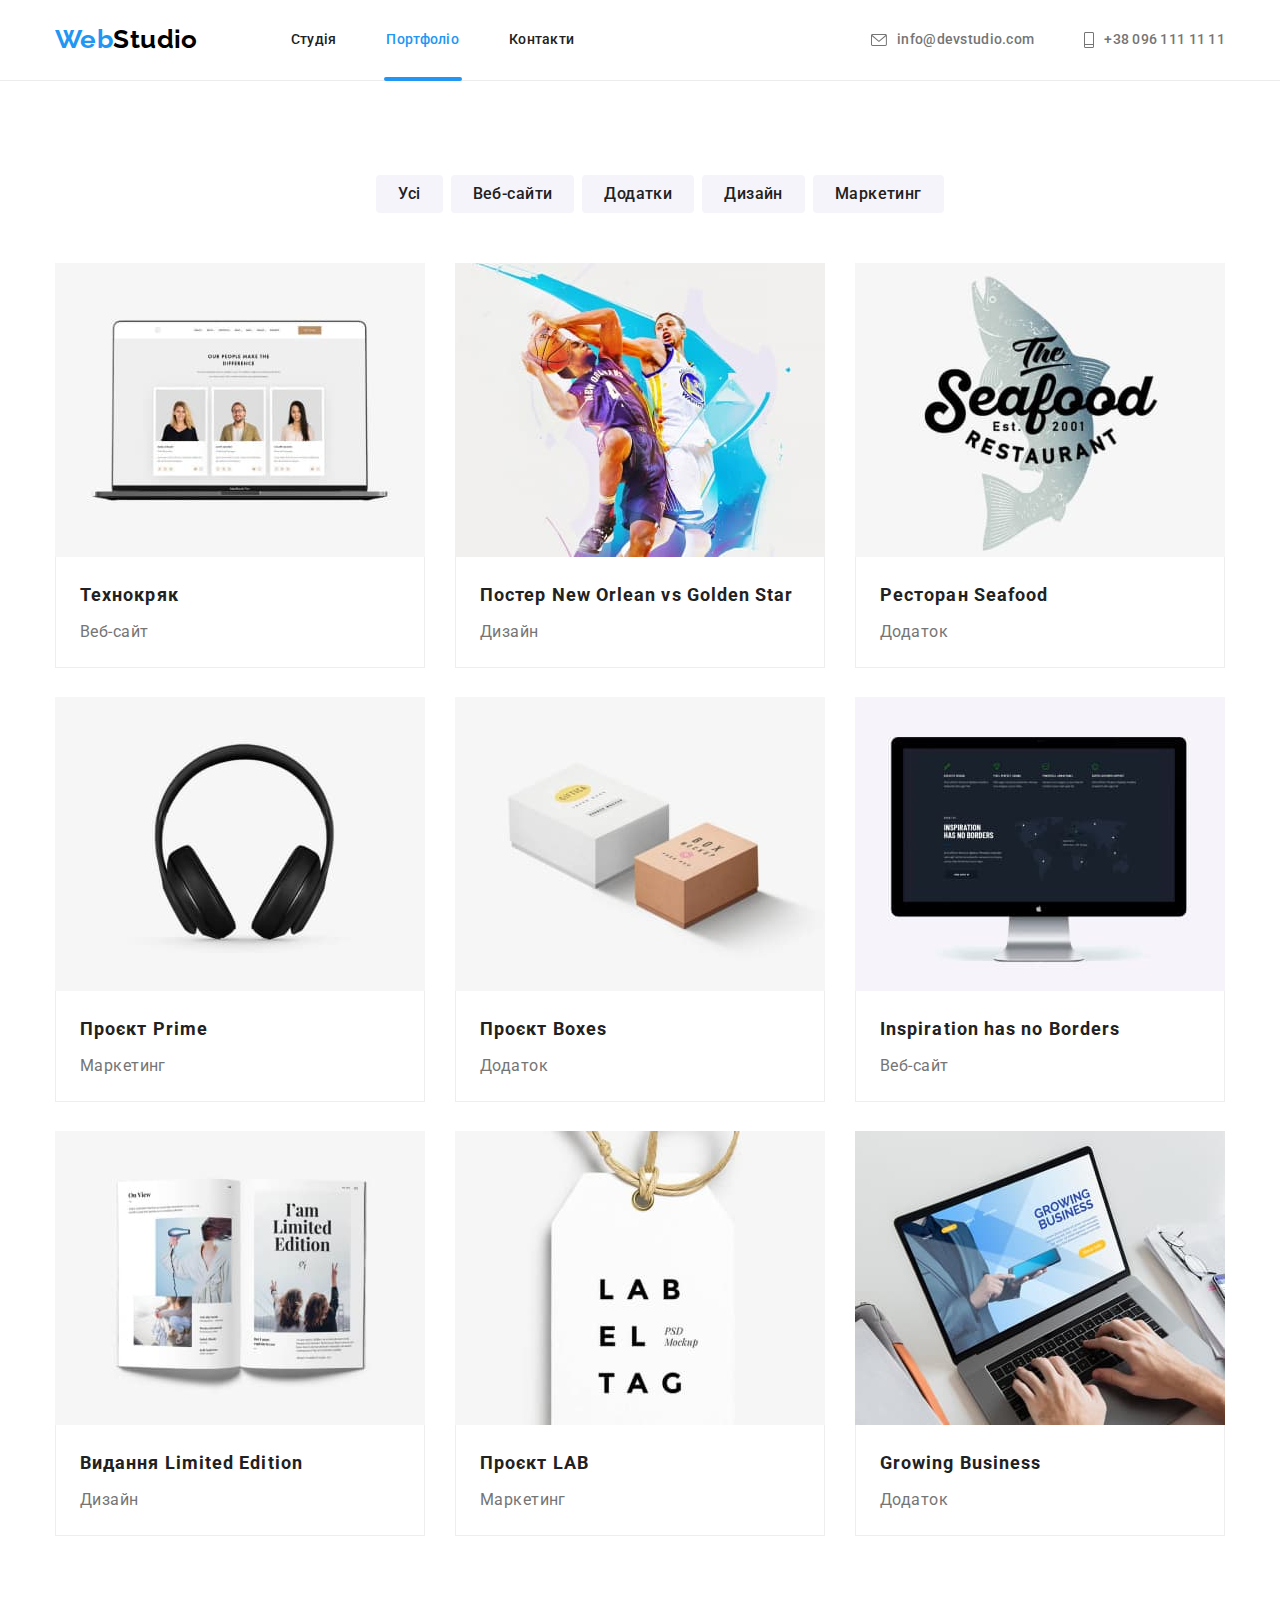
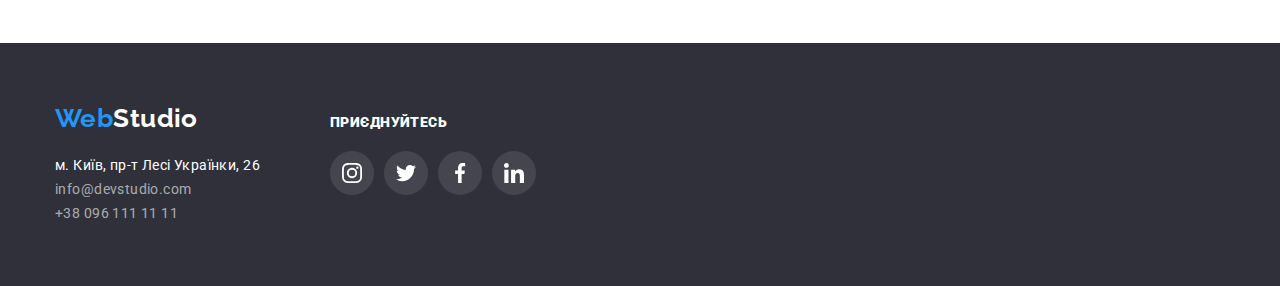
==== portfolio.html @ 37c93ca7 "hw-5 copied" ====
<!DOCTYPE html>
<html lang="uk">
  <head>
    <meta charset="UTF-8" />
    <meta http-equiv="X-UA-Compatible" content="IE=edge" />
    <meta name="viewport" content="width=device-width, initial-scale=1.0" />
    <link rel="preconnect" href="https://fonts.googleapis.com" />
    <link rel="preconnect" href="https://fonts.gstatic.com" crossorigin />
    <link
      href="https://fonts.googleapis.com/css2?family=Raleway:wght@700&family=Roboto:wght@400;500;700;900&display=swap"
      rel="stylesheet"
    />
    <link
      rel="stylesheet"
      href="https://cdnjs.cloudflare.com/ajax/libs/modern-normalize/1.1.0/modern-normalize.min.css"
    />
    <link rel="stylesheet" href="./css/styles.css" />
    <title>Портфоліо</title>
  </head>
  <body>
    <header class="page-header">
      <div class="container main-nav">
        <a href="./index.html" class="logo-header"><span class="accent">Web</span>Studio</a>
        <nav>
          <ul class="site-nav">
            <li class="item"><a href="./index.html" class="link">Студія</a></li>
            <li class="item"><a href="./portfolio.html" class="link current">Портфоліо</a></li>
            <li class="item"><a href="" class="link">Контакти</a></li>
          </ul>
        </nav>
        <ul class="site-contacts">
          <li class="item">
            <a href="mailto:info@devstudio.com" class="link">
              <svg class="icon" width="16" height="12">
                <use href="./images/icons.svg#icon-envelope"></use>
              </svg>
              info@devstudio.com</a
            >
          </li>
          <li class="item">
            <a href="tel:+380961111111" class="link">
              <svg class="icon" width="10" height="16">
                <use href="./images/icons.svg#icon-tel"></use>
              </svg>
              +38 096 111 11 11</a
            >
          </li>
        </ul>
      </div>
    </header>
    <main>
      <section class="portfolio section">
        <div class="container">
          <h1 class="portfolio-heading visually-hidden">Портфоліо</h1>
          <ul class="portfolio-btns">
            <li class="item"><button type="button" class="portfolio-btn">Усі</button></li>
            <li class="item"><button type="button" class="portfolio-btn">Веб-сайти</button></li>
            <li class="item"><button type="button" class="portfolio-btn">Додатки</button></li>
            <li class="item"><button type="button" class="portfolio-btn">Дизайн</button></li>
            <li class="item"><button type="button" class="portfolio-btn">Маркетинг</button></li>
          </ul>
          <ul class="portfolio-tiles">
            <li class="item">
              <a href="" class="portfolio-link">
                <div class="tile-thumb">
                  <img class="image" src="./images/portfolio/img.jpg" alt="Технокряк" width="370" />
                  <p class="tile-description">
                    Ресурс пропонує комплексні пропозиції з різним рівнем функціоналу та сервісів.
                    Все це дозволить відвідувачу отримати вичерпні відомості про компанію чи
                    приватну особу.
                  </p>
                </div>
                <div class="tile">
                  <h2 class="tile-name">Технокряк</h2>
                  <p class="tile-text">Веб-сайт</p>
                </div>
              </a>
            </li>
            <li class="item">
              <a href="" class="portfolio-link">
                <div class="tile-thumb">
                  <img
                    class="image"
                    src="./images/portfolio/img-1.jpg"
                    alt="Постер New Orlean vs Golden Star"
                    width="370"
                  />
                  <p class="tile-description">
                    Lorem ipsum dolor sit amet, consectetur adipisicing elit. Inventore officiis eum
                    sed tenetur, laudantium consequuntur doloribus quod, rem quas tempore quaerat
                    repellendus ipsa saepe alias atque officia ex, facere libero!
                  </p>
                </div>
                <div class="tile">
                  <h2 class="tile-name">Постер New Orlean vs Golden Star</h2>
                  <p class="tile-text">Дизайн</p>
                </div>
              </a>
            </li>
            <li class="item">
              <a href="" class="portfolio-link">
                <div class="tile-thumb">
                  <img
                    class="image"
                    src="./images/portfolio/img-2.jpg"
                    alt="Ресторан Seafood"
                    width="370"
                  />
                  <p class="tile-description">
                    Lorem ipsum dolor sit amet, consectetur adipisicing elit. Inventore officiis eum
                    sed tenetur, laudantium consequuntur doloribus quod, rem quas tempore quaerat
                    repellendus ipsa saepe alias atque officia ex, facere libero!
                  </p>
                </div>
                <div class="tile">
                  <h2 class="tile-name">Ресторан Seafood</h2>
                  <p class="tile-text">Додаток</p>
                </div>
              </a>
            </li>
            <li class="item">
              <a href="" class="portfolio-link">
                <div class="tile-thumb">
                  <img
                    class="image"
                    src="./images/portfolio/img-3.jpg"
                    alt="Проєкт Prime"
                    width="370"
                  />
                  <p class="tile-description">
                    Lorem ipsum dolor sit amet, consectetur adipisicing elit. Inventore officiis eum
                    sed tenetur, laudantium consequuntur doloribus quod, rem quas tempore quaerat
                    repellendus ipsa saepe alias atque officia ex, facere libero!
                  </p>
                </div>
                <div class="tile">
                  <h2 class="tile-name">Проєкт Prime</h2>
                  <p class="tile-text">Маркетинг</p>
                </div>
              </a>
            </li>
            <li class="item">
              <a href="" class="portfolio-link">
                <div class="tile-thumb">
                  <img
                    class="image"
                    src="./images/portfolio/img-4.jpg"
                    alt="Проєкт Boxes"
                    width="370"
                  />
                  <p class="tile-description">
                    Lorem ipsum dolor sit amet, consectetur adipisicing elit. Inventore officiis eum
                    sed tenetur, laudantium consequuntur doloribus quod, rem quas tempore quaerat
                    repellendus ipsa saepe alias atque officia ex, facere libero!
                  </p>
                </div>
                <div class="tile">
                  <h2 class="tile-name">Проєкт Boxes</h2>
                  <p class="tile-text">Додаток</p>
                </div>
              </a>
            </li>
            <li class="item">
              <a href="" class="portfolio-link">
                <div class="tile-thumb">
                  <img
                    class="image"
                    src="./images/portfolio/img-5.jpg"
                    alt="Inspiration has no Borders"
                    width="370"
                  />
                  <p class="tile-description">
                    Lorem ipsum dolor sit amet, consectetur adipisicing elit. Inventore officiis eum
                    sed tenetur, laudantium consequuntur doloribus quod, rem quas tempore quaerat
                    repellendus ipsa saepe alias atque officia ex, facere libero!
                  </p>
                </div>
                <div class="tile">
                  <h2 class="tile-name">Inspiration has no Borders</h2>
                  <p class="tile-text">Веб-сайт</p>
                </div>
              </a>
            </li>
            <li class="item">
              <a href="" class="portfolio-link">
                <div class="tile-thumb">
                  <img
                    class="image"
                    src="./images/portfolio/img-6.jpg"
                    alt="Видання Limited Edition"
                    width="370"
                  />
                  <p class="tile-description">
                    Lorem ipsum dolor sit amet, consectetur adipisicing elit. Inventore officiis eum
                    sed tenetur, laudantium consequuntur doloribus quod, rem quas tempore quaerat
                    repellendus ipsa saepe alias atque officia ex, facere libero!
                  </p>
                </div>
                <div class="tile">
                  <h2 class="tile-name">Видання Limited Edition</h2>
                  <p class="tile-text">Дизайн</p>
                </div>
              </a>
            </li>
            <li class="item">
              <a href="" class="portfolio-link">
                <div class="tile-thumb">
                  <img
                    class="image"
                    src="./images/portfolio/img-7.jpg"
                    alt="Проєкт LAB"
                    width="370"
                  />
                  <p class="tile-description">
                    Lorem ipsum dolor sit amet, consectetur adipisicing elit. Inventore officiis eum
                    sed tenetur, laudantium consequuntur doloribus quod, rem quas tempore quaerat
                    repellendus ipsa saepe alias atque officia ex, facere libero!
                  </p>
                </div>
                <div class="tile">
                  <h2 class="tile-name">Проєкт LAB</h2>
                  <p class="tile-text">Маркетинг</p>
                </div>
              </a>
            </li>
            <li class="item">
              <a href="" class="portfolio-link">
                <div class="tile-thumb">
                  <img
                    class="image"
                    src="./images/portfolio/img-8.jpg"
                    alt="Growing Business"
                    width="370"
                  />
                  <p class="tile-description">
                    Lorem ipsum dolor sit amet, consectetur adipisicing elit. Inventore officiis eum
                    sed tenetur, laudantium consequuntur doloribus quod, rem quas tempore quaerat
                    repellendus ipsa saepe alias atque officia ex, facere libero!
                  </p>
                </div>
                <div class="tile">
                  <h2 class="tile-name">Growing Business</h2>
                  <p class="tile-text">Додаток</p>
                </div>
              </a>
            </li>
          </ul>
        </div>
      </section>
    </main>
    <footer class="page-footer">
      <div class="container footer">
        <div class="address-items">
          <a href="./index.html" class="logo-footer"><span class="accent">Web</span>Studio</a>
          <address>
            <ul class="address">
              <li>
                <a
                  class="address-link"
                  href="https://goo.gl/maps/VLPrRpzanvmtSd6Z9"
                  target="_blank"
                  rel="noopener noreferrer"
                  >м. Київ, пр-т Лесі Українки, 26</a
                >
              </li>
              <li>
                <a href="mailto:info@devstudio.com" class="address-mail">info@devstudio.com</a>
              </li>
              <li><a href="tel:+380961111111" class="address-tel">+38 096 111 11 11</a></li>
            </ul>
          </address>
        </div>
        <div class="footer-social">
          <p class="footer-text"><strong>приєднуйтесь</strong></p>
          <ul class="social-list">
            <li class="social-item">
              <a href="" class="social-link footer">
                <svg class="icon footer" width="20" height="20">
                  <use href="./images/icons.svg#icon-instagram"></use></svg
              ></a>
            </li>
            <li class="social-item">
              <a href="" class="social-link footer">
                <svg class="icon footer" width="20" height="20">
                  <use href="./images/icons.svg#icon-twitter"></use></svg
              ></a>
            </li>
            <li class="social-item">
              <a href="" class="social-link footer">
                <svg class="icon footer" width="20" height="20">
                  <use href="./images/icons.svg#icon-facebook"></use></svg
              ></a>
            </li>
            <li class="social-item">
              <a href="" class="social-link footer">
                <svg class="icon footer" width="20" height="20">
                  <use href="./images/icons.svg#icon-linkedin"></use></svg
              ></a>
            </li>
          </ul>
        </div>
      </div>
    </footer>
  </body>
</html>
---- css/styles.css ----
:root {
  --primary-bg-color: #ffffff;
  --secondary-bg-color: #2f303a;
  --accent-bg-color: #f5f4fa;
  --primary-text-color: #212121;
  --secondary-text-color: #757575;
  --accent-text-color: #2196f3;
}

body {
  font-family: 'Roboto', sans-serif;
  font-size: 14px;
  letter-spacing: 0.03em;
  background-color: var(--primary-bg-color);
  color: var(--primary-text-color);
}

/* * {
  outline: 1px solid #9a1115;
} */

/* Containers & Sections */

.container {
  width: 1200px;
  padding: 0 15px;
  margin-left: auto;
  margin-right: auto;
}

.section {
  padding: 94px 0px;
}

/* Header&Footer logo */

.page-header {
  border-bottom: 1px solid #ececec;
}

.logo-header,
.logo-footer {
  font-family: 'Raleway', sans-serif;
  text-decoration: none;
  font-weight: 700;
  font-size: 26px;
  line-height: 1.2;
  color: #000000;
}

.logo-footer {
  color: #ffffff;
}

.accent {
  color: var(--accent-text-color);
}

/* Header links */

.page-header .link {
  text-decoration: none;
  font-weight: 500;
  line-height: 1.14;
  letter-spacing: 0.02em;
}

.site-nav .link {
  display: block;
  padding: 32px 0;
  color: var(--primary-text-color);
}

.site-contacts .link {
  display: flex;
  align-items: center;
  padding: 32px 0;
  color: var(--secondary-text-color);
}

.link .icon {
  margin-right: 10px;
}

.link.current {
  position: relative;
  color: var(--accent-text-color);
}

.current::after {
  position: absolute;
  left: -2.5px;
  bottom: -1px;
  content: '';
  width: calc(100% + 5px);
  background-color: var(--accent-text-color);
  height: 4px;
  border-radius: 2px;
}

.link,
.social-link,
.costumer-link,
.address-link,
.address-mail,
.address-tel,
.hero-btn,
.portfolio-btn,
.tile-description,
.portfolio-link {
  transition-property: background-color, border, box-shadow, color, transform;
  transition-duration: 250ms;
  transition-timing-function: cubic-bezier(0.4, 0, 0.2, 1);
}

.link:hover,
.link:focus {
  color: var(--accent-text-color);
}

.site-nav,
.site-contacts {
  display: flex;
  margin: 0;
  padding: 0;
  list-style-type: none;
}

.site-contacts {
  margin-left: auto;
}

.site-nav .item + .item,
.site-contacts .item + .item {
  margin-left: 50px;
}

.site-nav {
  margin-left: 93px;
}

.main-nav {
  display: flex;
  align-items: center;
}

/* Hero Section */
.hero.section {
  padding: 200px 0;
  max-width: 1600px;
  margin: 0 auto;
  background-image: linear-gradient(rgba(47, 48, 58, 0.4), rgba(47, 48, 58, 0.4)),
    url(../images/hero-bg.jpg);
  background-repeat: no-repeat;
  background-size: cover;
}

.hero {
  background-color: var(--secondary-bg-color);
  text-align: center;
}

.hero-heading {
  margin-top: 0;
  margin-bottom: 30px;
  padding: 0px 238px;
  font-weight: 900;
  font-size: 44px;
  line-height: 1.36;
  letter-spacing: 0.06em;
  text-transform: uppercase;
  color: #ffffff;
}

.hero-btn {
  padding: 10px 32px;
  border-radius: 4px;
  border: none;
  font-family: inherit;
  font-weight: 700;
  font-size: 16px;
  line-height: 1.87;
  letter-spacing: 0.06em;
  color: #ffffff;
  background-color: var(--accent-text-color);
  cursor: pointer;
}

.hero-btn:hover,
.hero-btn:focus {
  color: var(--primary-text-color);
  background-color: var(--accent-bg-color);
}

/* Features Section */

.features-bg {
  display: flex;
  align-items: center;
  justify-content: center;
  margin-bottom: 30px;
  width: 270px;
  height: 120px;
  background-color: var(--accent-bg-color);
  border-radius: 4px;
}

.features-list {
  display: flex;
  margin: 0;
  padding-left: 0;
  list-style-type: none;
}

.features-list .item + .item {
  margin-left: 30px;
}

.features-heading {
  margin-top: 0px;
  margin-bottom: 10px;
  font-size: 14px;
  line-height: 1.14;
  text-transform: uppercase;
}

.features-text {
  margin: 0;
  font-weight: 400;
  font-size: 14px;
  line-height: 1.71;
  color: var(--secondary-text-color);
}

.visually-hidden {
  position: absolute;
  clip: rect(0 0 0 0);
  width: 1px;
  height: 1px;
  margin: -1px;
}

/* About & Team Section */

.about-heading,
.team-heading,
.costumers-heading {
  margin: 0px 0px 50px 0px;
  font-size: 36px;
  line-height: 1.16;
  text-align: center;
  color: var(--primary-text-color);
}

.about-list {
  display: flex;
  padding-left: 0;
  margin: 0;
  list-style-type: none;
}

.about-list .item + .item {
  margin-left: 30px;
}

.about-thumb {
  position: relative;
}

.image {
  display: block;
}

.description {
  position: absolute;
  bottom: 0;
  margin: 0;
  padding: 27px 0;
  width: 100%;
  font-size: 14px;
  line-height: 1.14;
  text-align: center;
  text-transform: uppercase;
  color: #ffffff;
  background: rgba(47, 48, 58, 0.8);
}

.about.section {
  padding-top: 0;
}

/* Team Section */

.team-member,
.member-spec {
  margin: 30px 0px 10px 0px;
  font-weight: 500;
  font-size: 16px;
  line-height: 1.18;
  text-align: center;
}

.member-spec {
  margin: 0;
  margin-bottom: 16px;
  font-weight: 400;
  color: var(--secondary-text-color);
}

.team-list {
  display: flex;
  margin: 0;
  padding-left: 0;
  justify-content: space-between;
  list-style-type: none;
}

.team {
  background-color: var(--accent-bg-color);
}

.team-list .item {
  background-color: var(--primary-bg-color);
  box-shadow: 0px 1px 3px rgba(0, 0, 0, 0.12), 0px 1px 1px rgba(0, 0, 0, 0.14),
    0px 2px 1px rgba(0, 0, 0, 0.2);
  border-radius: 4px;
}

.social-list {
  display: flex;
  list-style: none;
  justify-content: center;
  padding-left: 0;
  padding-bottom: 30px;
}

.social-item + .social-item {
  margin-left: 10px;
}

.social-link {
  width: 44px;
  height: 44px;
  border-radius: 50%;
  display: flex;
  align-items: center;
  justify-content: center;
  color: #afb1b8;
}

.social-link.footer {
  color: #ffffff;
  background-color: rgba(255, 255, 255, 0.1);
}

.social-link:hover {
  color: #ffffff;
  background-color: var(--accent-text-color);
}

.icon {
  fill: currentColor;
}

/* Costumers */

.costumers-list {
  display: flex;
  list-style: none;
  justify-content: center;
  padding-left: 0;
  margin: 0;
}

.costumer-item + .costumer-item {
  margin-left: 30px;
}

.costumer-link {
  width: 170px;
  height: 92px;
  border: 1px solid #afb1b8;
  border-radius: 4px;
  display: flex;
  align-items: center;
  justify-content: center;
  color: #afb1b8;
}

.costumer-link:hover {
  color: var(--accent-text-color);
  border: 1px solid var(--accent-text-color);
}

/* Footer */

.container.footer {
  display: flex;
  align-items: baseline;
  width: 1200px;
  padding: 0 15px;
  margin-left: auto;
  margin-right: auto;
}

.page-footer {
  padding-top: 60px;
  background-color: var(--secondary-bg-color);
}

.address {
  margin-top: 20px;
  margin-bottom: 0;
  padding-bottom: 60px;
  padding-left: 0;
  list-style: none;
}

.address-link,
.address-mail,
.address-tel {
  text-decoration: none;
  font-style: normal;
  font-weight: 400;
  line-height: 1.71;
  color: #ffffff;
}

.address-mail,
.address-tel {
  color: rgba(255, 255, 255, 0.6);
}

.address-link:hover,
.address-link:focus,
.address-mail:hover,
.address-mail:focus,
.address-tel:hover,
.address-tel:focus {
  color: var(--accent-text-color);
}

.footer-text {
  margin-top: 0;
  margin-bottom: 20px;
  font-weight: 700;
  line-height: 1.14;
  text-transform: uppercase;
  color: #ffffff;
}

.footer-social .social-list {
  margin-bottom: 0;
  padding: 0;
}

.footer-social {
  margin-left: 70px;
}

/* Portfolio btns & Image tiles*/

.portfolio-btns {
  display: flex;
  margin: 0;
  justify-content: center;
  list-style-type: none;
}

.portfolio-btn {
  border-radius: 4px;
  border: none;
  padding: 6px 22px;
  font-family: inherit;
  font-weight: 500;
  font-size: 16px;
  line-height: 1.62;
  text-align: center;
  letter-spacing: inherit;
  color: var(--primary-text-color);
  background-color: var(--accent-bg-color);
  cursor: pointer;
}

.portfolio-btns .item + .item {
  margin-left: 8px;
}

.portfolio-btn:hover,
.portfolio-btn:focus {
  color: #ffffff;
  background-color: var(--accent-text-color);
  box-shadow: 0px 3px 1px rgba(0, 0, 0, 0.1), 0px 1px 2px rgba(0, 0, 0, 0.08),
    0px 2px 2px rgba(0, 0, 0, 0.12);
}

.portfolio-tiles {
  display: flex;
  flex-wrap: wrap;
  justify-content: space-between;
  margin-top: 50px;
  padding-left: 0;
  list-style-type: none;
}

.portfolio-tiles .item:not(:nth-last-of-type(-n + 3)) {
  margin-bottom: 30px;
}

.portfolio-link {
  display: block;
  width: 370px;
  height: 404px;
  text-decoration: none;
}

.portfolio-link:hover,
.portfolio-link:focus {
  box-shadow: 0px 1px 1px rgba(0, 0, 0, 0.12), 0px 4px 4px rgba(0, 0, 0, 0.06),
    1px 4px 6px rgba(0, 0, 0, 0.16);
}

.portfolio-link:hover .tile-description,
.portfolio-link:focus .tile-description {
  transform: translateY(0%);
}

.tile-name {
  margin-top: 0;
  margin-bottom: 0;
  padding-top: 20px;
  font-size: 18px;
  line-height: 2;
  letter-spacing: 0.06em;
  color: var(--primary-text-color);
}

.tile {
  padding-left: 24px;
  border-right: 1px solid #eeeeee;
  border-bottom: 1px solid #eeeeee;
  border-left: 1px solid #eeeeee;
}

.tile-text {
  margin-top: 4px;
  margin-bottom: 0;
  padding-bottom: 20px;
  font-weight: 400;
  font-size: 16px;
  line-height: 1.87;
  color: var(--secondary-text-color);
}

.tile-thumb {
  position: relative;
  overflow: hidden;
}

.tile-description {
  position: absolute;
  top: 0;
  left: 0;
  transform: translateY(101%);
  margin: 0;
  padding: 63px 24px;
  font-size: 18px;
  line-height: 1.55;
  color: #ffffff;
  background: rgba(33, 150, 243, 0.9);
}

/* Modal */

.backdrop {
  position: fixed;
  top: 0;
  left: 0;
  width: 100%;
  height: 100%;
  background: rgba(0, 0, 0, 0.2);
}

.modal {
  position: absolute;
  top: 50%;
  left: 50%;
  transform: translate(-50%, -50%) scale(1);
  transition: transform 750ms cubic-bezier(0.4, 0, 0.2, 1),
    box-shadow 750ms cubic-bezier(0.4, 0, 0.2, 1), opacity 750ms cubic-bezier(0.4, 0, 0.2, 1);
  width: 528px;
  height: 581px;
  background: #ffffff;
  box-shadow: 0px 1px 3px rgba(0, 0, 0, 0.12), 0px 1px 1px rgba(0, 0, 0, 0.14),
    0px 2px 1px rgba(0, 0, 0, 0.2);
  border-radius: 4px;
  opacity: 1;
}

.backdrop.is-hidden .modal {
  transform: translate(-50%, -50%) scale(0.75);
  box-shadow: none;
  opacity: 0;
}

.close-btn {
  position: absolute;
  right: 8px;
  top: 8px;
  display: flex;
  justify-content: center;
  align-items: center;
  width: 30px;
  height: 30px;
  background: #ffffff;
  border: 1px solid rgba(0, 0, 0, 0.1);
  border-radius: 50%;
  cursor: pointer;
}

.is-hidden {
  visibility: hidden;
  opacity: 0;
  pointer-events: none;
}
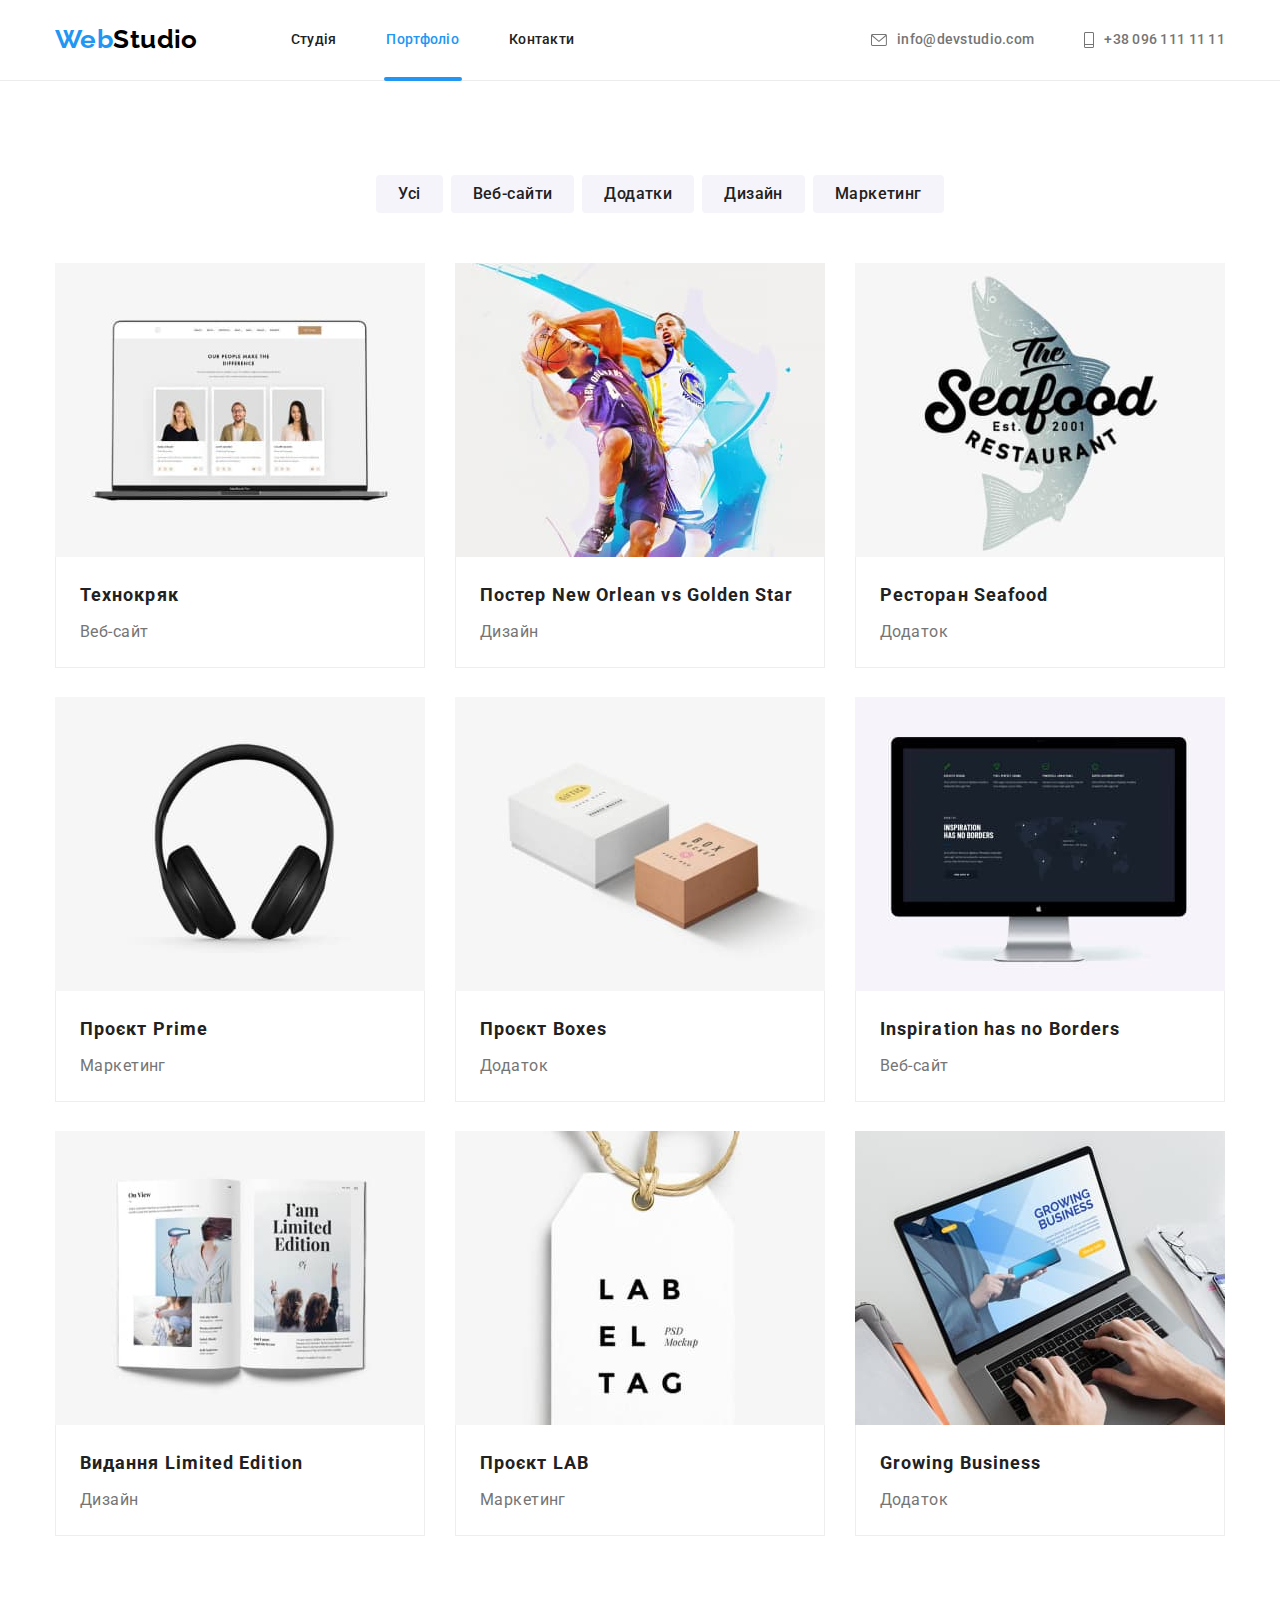
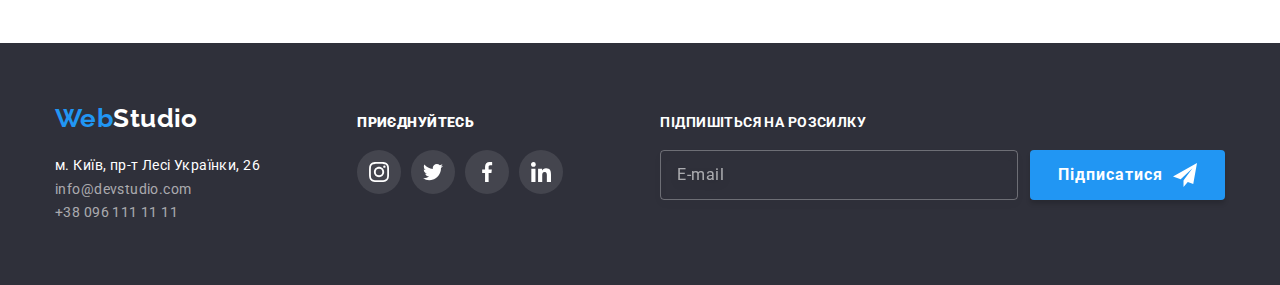
==== commit 2526d6d2: "complete" ====
--- a/portfolio.html
+++ b/portfolio.html
@@ -299,6 +299,24 @@
             </li>
           </ul>
         </div>
+        <form name="subscription" class="subscription">
+          <label for="user_email" class="footer-text">Підпишіться на розсилку</label>
+          <div class="sub-items">
+            <input
+              type="email"
+              name="email"
+              id="user_email"
+              placeholder="E-mail"
+              class="sub-input"
+            />
+            <button type="submit" class="sub-btn">
+              Підписатися
+              <svg class="sub icon" width="24" height="24">
+                <use href="./images/icons.svg#icon-send"></use>
+              </svg>
+            </button>
+          </div>
+        </form>
       </div>
     </footer>
   </body>
--- a/css/styles.css
+++ b/css/styles.css
@@ -61,7 +61,7 @@
 .page-header .link {
   text-decoration: none;
   font-weight: 500;
-  line-height: 1.14;
+  line-height: 1.1;
   letter-spacing: 0.02em;
 }
 
@@ -104,7 +104,14 @@
 .address-link,
 .address-mail,
 .address-tel,
+.sub-input,
+.form-input,
+.form-comment,
+.checkbox,
 .hero-btn,
+.sub-btn,
+.send-btn,
+.close-btn,
 .portfolio-btn,
 .tile-description,
 .portfolio-link {
@@ -166,7 +173,7 @@
   padding: 0px 238px;
   font-weight: 900;
   font-size: 44px;
-  line-height: 1.36;
+  line-height: 1.4;
   letter-spacing: 0.06em;
   text-transform: uppercase;
   color: #ffffff;
@@ -176,18 +183,20 @@
   padding: 10px 32px;
   border-radius: 4px;
   border: none;
-  font-family: inherit;
   font-weight: 700;
   font-size: 16px;
-  line-height: 1.87;
+  line-height: 1.9;
   letter-spacing: 0.06em;
   color: #ffffff;
   background-color: var(--accent-text-color);
+  box-shadow: 0px 4px 4px rgba(0, 0, 0, 0.15);
   cursor: pointer;
 }
 
 .hero-btn:hover,
-.hero-btn:focus {
+.hero-btn:focus,
+.sub-btn:hover,
+.sub-btn:focus {
   color: var(--primary-text-color);
   background-color: var(--accent-bg-color);
 }
@@ -220,7 +229,7 @@
   margin-top: 0px;
   margin-bottom: 10px;
   font-size: 14px;
-  line-height: 1.14;
+  line-height: 1.1;
   text-transform: uppercase;
 }
 
@@ -228,7 +237,7 @@
   margin: 0;
   font-weight: 400;
   font-size: 14px;
-  line-height: 1.71;
+  line-height: 1.7;
   color: var(--secondary-text-color);
 }
 
@@ -247,7 +256,7 @@
 .costumers-heading {
   margin: 0px 0px 50px 0px;
   font-size: 36px;
-  line-height: 1.16;
+  line-height: 1.2;
   text-align: center;
   color: var(--primary-text-color);
 }
@@ -278,7 +287,7 @@
   padding: 27px 0;
   width: 100%;
   font-size: 14px;
-  line-height: 1.14;
+  line-height: 1.1;
   text-align: center;
   text-transform: uppercase;
   color: #ffffff;
@@ -296,7 +305,7 @@
   margin: 30px 0px 10px 0px;
   font-weight: 500;
   font-size: 16px;
-  line-height: 1.18;
+  line-height: 1.2;
   text-align: center;
 }
 
@@ -397,6 +406,7 @@
 .container.footer {
   display: flex;
   align-items: baseline;
+  justify-content: space-between;
   width: 1200px;
   padding: 0 15px;
   margin-left: auto;
@@ -422,7 +432,7 @@
   text-decoration: none;
   font-style: normal;
   font-weight: 400;
-  line-height: 1.71;
+  line-height: 1.7;
   color: #ffffff;
 }
 
@@ -441,21 +451,81 @@
 }
 
 .footer-text {
-  margin-top: 0;
-  margin-bottom: 20px;
+  margin: 0;
   font-weight: 700;
-  line-height: 1.14;
+  line-height: 1.1;
   text-transform: uppercase;
   color: #ffffff;
 }
 
 .footer-social .social-list {
-  margin-bottom: 0;
+  margin: 20px 0 0 0;
   padding: 0;
 }
 
-.footer-social {
-  margin-left: 70px;
+/* Footer Subscription */
+
+.sub-items {
+  display: flex;
+  margin-top: 20px;
+}
+
+.sub-input {
+  margin-right: 12px;
+  padding-left: 16px;
+  width: 358px;
+  height: 50px;
+  background: none;
+  outline: none;
+  font-size: 16px;
+  letter-spacing: 0.03em;
+  color: rgba(255, 255, 255, 0.6);
+  border: 1px solid rgba(255, 255, 255, 0.3);
+  filter: drop-shadow(0px 4px 4px rgba(0, 0, 0, 0.15));
+  border-radius: 4px;
+}
+
+.sub-input:hover,
+.sub-input:focus,
+.form-input:hover,
+.form-input:focus,
+.form-comment:hover,
+.form-comment:focus {
+  border: 1px solid var(--accent-text-color);
+}
+
+.form-input:hover + svg,
+.form-input:focus + svg {
+  fill: var(--accent-text-color);
+  transition-property: fill;
+  transition-duration: 250ms;
+  transition-timing-function: cubic-bezier(0.4, 0, 0.2, 1);
+}
+
+.sub-input::placeholder {
+  color: rgba(255, 255, 255, 0.6);
+}
+
+.sub-btn {
+  display: flex;
+  align-items: center;
+  justify-content: center;
+  padding: 10px 28px;
+  border: none;
+  color: #ffffff;
+  font-style: normal;
+  font-weight: 700;
+  font-size: 16px;
+  line-height: 1.9;
+  letter-spacing: 0.06em;
+  background: var(--accent-text-color);
+  box-shadow: 0px 4px 4px rgba(0, 0, 0, 0.15);
+  border-radius: 4px;
+  cursor: pointer;
+}
+
+.sub.icon {
+  margin-left: 10px;
 }
 
 /* Portfolio btns & Image tiles*/
@@ -471,11 +541,9 @@
   border-radius: 4px;
   border: none;
   padding: 6px 22px;
-  font-family: inherit;
   font-weight: 500;
   font-size: 16px;
-  line-height: 1.62;
-  text-align: center;
+  line-height: 1.6;
   letter-spacing: inherit;
   color: var(--primary-text-color);
   background-color: var(--accent-bg-color);
@@ -548,7 +616,7 @@
   padding-bottom: 20px;
   font-weight: 400;
   font-size: 16px;
-  line-height: 1.87;
+  line-height: 1.9;
   color: var(--secondary-text-color);
 }
 
@@ -564,8 +632,9 @@
   transform: translateY(101%);
   margin: 0;
   padding: 63px 24px;
+  height: 100%;
   font-size: 18px;
-  line-height: 1.55;
+  line-height: 1.6;
   color: #ffffff;
   background: rgba(33, 150, 243, 0.9);
 }
@@ -588,6 +657,7 @@
   transform: translate(-50%, -50%) scale(1);
   transition: transform 750ms cubic-bezier(0.4, 0, 0.2, 1),
     box-shadow 750ms cubic-bezier(0.4, 0, 0.2, 1), opacity 750ms cubic-bezier(0.4, 0, 0.2, 1);
+  padding: 40px;
   width: 528px;
   height: 581px;
   background: #ffffff;
@@ -618,8 +688,140 @@
   cursor: pointer;
 }
 
+.close-btn:hover,
+.close-btn:focus {
+  color: var(--accent-text-color);
+}
+
 .is-hidden {
   visibility: hidden;
   opacity: 0;
   pointer-events: none;
 }
+
+.modal-title {
+  margin: 0 0 12px 0;
+  font-weight: 700;
+  font-size: 20px;
+  line-height: 1.2;
+  text-align: center;
+}
+
+.form-wrapper {
+  display: flex;
+  flex-direction: column;
+}
+
+.callback .form-wrapper + .form-wrapper {
+  margin-top: 10px;
+}
+
+.input-wrap {
+  position: relative;
+}
+
+.form.icon {
+  position: absolute;
+  top: 50%;
+  left: 12px;
+  transform: translateY(-50%);
+}
+
+.input-label {
+  margin-bottom: 4px;
+  font-size: 12px;
+  line-height: 1.2;
+  letter-spacing: 0.01em;
+  color: var(--secondary-text-color);
+}
+
+.form-input {
+  padding-left: 42px;
+  width: 100%;
+  height: 40px;
+  outline: none;
+  border: 1px solid rgba(33, 33, 33, 0.2);
+  border-radius: 4px;
+}
+
+.form-comment {
+  margin-bottom: 20px;
+  padding: 16px 12px;
+  width: 100%;
+  height: 120px;
+  outline: none;
+  border: 1px solid rgba(33, 33, 33, 0.2);
+  border-radius: 4px;
+  resize: none;
+}
+
+.form-comment::placeholder {
+  font-size: 12px;
+  line-height: 1.2;
+  letter-spacing: 0.01em;
+  color: rgba(117, 117, 117, 0.5);
+}
+
+.checkbox {
+  display: flex;
+  align-items: center;
+  justify-content: center;
+  margin-right: 8.4px;
+  width: 16px;
+  height: 15px;
+  color: #ffffff;
+  border: 2px solid var(--primary-text-color);
+  border-radius: 2px;
+}
+
+.accept {
+  display: flex;
+  align-items: center;
+  margin-left: 12px;
+}
+
+.accept input:checked + .checkbox {
+  background: var(--accent-text-color);
+  border: none;
+}
+
+.accept-lable {
+  line-height: 1.7;
+  color: var(--secondary-text-color);
+}
+
+.send-btn {
+  padding: 10px 52px;
+  margin: 30px 124px 40px 124px;
+  border-radius: 4px;
+  border: none;
+  font-weight: 700;
+  font-size: 16px;
+  line-height: 1.9;
+  letter-spacing: 0.06em;
+  color: #ffffff;
+  background-color: var(--accent-text-color);
+  box-shadow: 0px 4px 4px rgba(0, 0, 0, 0.15);
+  cursor: pointer;
+}
+
+.send-btn:hover,
+.send-btn:focus {
+  background-color: #188ce8;
+}
+
+.terms {
+  position: relative;
+  text-decoration: none;
+  color: var(--accent-text-color);
+}
+
+.terms::after {
+  position: absolute;
+  left: 0;
+  bottom: 2px;
+  content: '';
+  width: 100%;
+  background-color: var(--accent-text-color);
+  height: 1px;
+}
